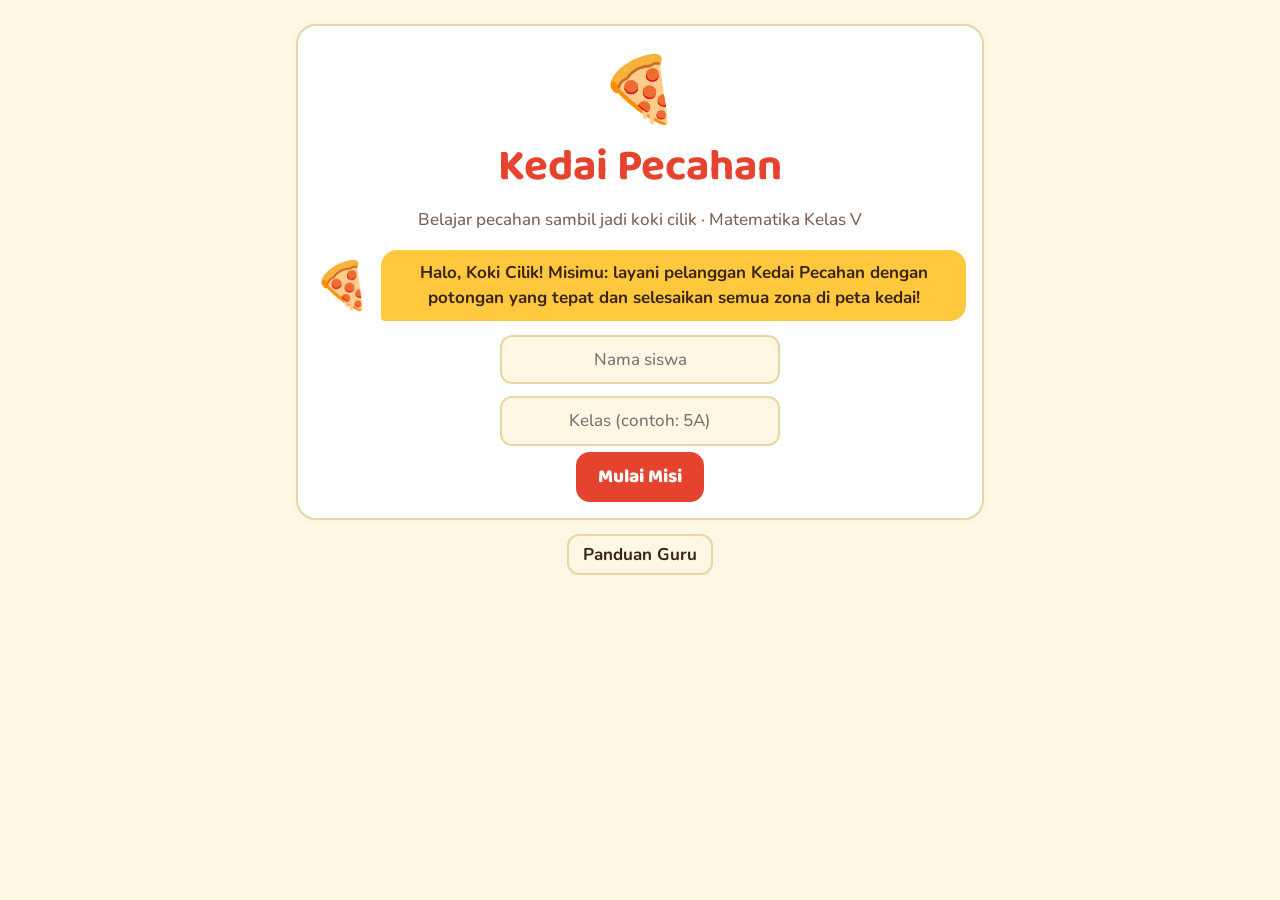
==== index.html @ 45b79dac "Add files via upload" ====
<!DOCTYPE html>
<html lang="id">
<head>
<meta charset="utf-8">
<meta name="viewport" content="width=device-width, initial-scale=1, viewport-fit=cover">
<title>Kedai Pecahan – Web Game Edukasi Matematika Kelas V</title>
<link rel="preconnect" href="https://fonts.googleapis.com">
<link href="https://fonts.googleapis.com/css2?family=Baloo+2:wght@600;800&family=Nunito:wght@500;700&display=swap" rel="stylesheet">
<link rel="stylesheet" href="style.css">
</head>
<body>
<div id="app" aria-live="polite"></div>
<noscript>Aktifkan JavaScript untuk memainkan Kedai Pecahan.</noscript>
<script src="script.js"></script>
</body>
</html>
---- style.css ----
:root{--bg:#FFF6E3;--card:#FFFFFF;--ink:#3A2418;--mut:#7B6252;--tom:#E5432D;--bas:#2E9E5B;--che:#FFC83D;--slice:#FCE7BE;--line:#EBD4A6;color-scheme:light;box-sizing:border-box;padding-top:env(safe-area-inset-top,0px);padding-bottom:env(safe-area-inset-bottom,0px)}
@media (prefers-color-scheme:dark){:root:not([data-theme="light"]){--bg:#2B1D15;--card:#3B2A20;--ink:#FFF1DA;--mut:#CDB59C;--slice:#5A4231;--line:#5E4635;color-scheme:dark}}
:root[data-theme="dark"]{--bg:#2B1D15;--card:#3B2A20;--ink:#FFF1DA;--mut:#CDB59C;--slice:#5A4231;--line:#5E4635;color-scheme:dark}
*{box-sizing:border-box}
body{margin:0;background:var(--bg);color:var(--ink);font:500 17px/1.5 Nunito,system-ui,sans-serif}
#app{max-width:720px;margin:0 auto;padding:12px 16px 40px}
h1,h2,.btn,.tile b{font-family:"Baloo 2",system-ui,sans-serif}
h1{font-size:44px;line-height:1.05;margin:6px 0;color:var(--tom)}
h2{font-size:24px;margin:22px 0 8px}
h3{font-family:"Baloo 2",system-ui,sans-serif;font-size:19px;margin:14px 0 4px}
.mut{color:var(--mut)}
header{display:flex;justify-content:space-between;align-items:center;gap:8px;padding:6px 0 10px;flex-wrap:wrap}
.card{background:var(--card);border:2px solid var(--line);border-radius:20px;padding:16px;margin:12px 0}
.c{text-align:center}
.logo{font-size:64px}
.btn{background:var(--tom);color:#fff;border:0;border-radius:14px;padding:10px 22px;font-size:19px;font-weight:800;cursor:pointer;min-height:46px}
.btn.g{background:var(--bas)}
.ghost{background:transparent;color:var(--ink);border:2px solid var(--line);border-radius:12px;padding:6px 14px;font:inherit;font-weight:700;cursor:pointer;min-height:40px}
.btn:focus-visible,.ghost:focus-visible,.tile:focus-visible,.sl:focus-visible,.mc:focus-visible,input:focus-visible{outline:3px solid var(--che);outline-offset:2px}
.btn:active{transform:translateY(2px)}
.row{display:flex;gap:10px;flex-wrap:wrap;justify-content:center;margin:14px 0}
input[type=text]{font:inherit;padding:10px 14px;border-radius:12px;border:2px solid var(--line);background:var(--bg);color:var(--ink);width:min(100%,280px);margin:6px 0;text-align:center}
input[type=range]{width:100%;accent-color:var(--tom)}
.pico{display:flex;gap:10px;align-items:center;margin:8px 0}
.pi{font-size:46px;flex:none}
.bub{background:var(--che);color:#3A2418;border-radius:16px 16px 16px 4px;padding:10px 14px;font-weight:700}
.grid{display:grid;grid-template-columns:repeat(3,1fr);gap:10px}
.tile{background:var(--card);border:2px solid var(--line);border-radius:18px;padding:12px 6px;color:var(--ink);cursor:pointer;display:flex;flex-direction:column;align-items:center;gap:2px;font:inherit}
.tile span{font-size:34px}.tile b{font-size:17px;line-height:1.15}.tile small{color:var(--mut);font-size:13px;line-height:1.2}.tile em{font-style:normal;font-size:15px;min-height:22px}
.tile.ok{border-color:var(--bas)}.tile.lock{opacity:.55}
.tile.wide{grid-column:1/-1;flex-direction:row;justify-content:center;gap:12px}
.pz{width:min(250px,70vw);display:block;margin:6px auto}
.sl{fill:var(--slice);stroke:var(--ink);stroke-width:2;cursor:pointer;transition:fill .15s}
.sl.on{fill:var(--tom)}
.static .sl{cursor:default}
.fr{display:inline-flex;flex-direction:column;align-items:center;vertical-align:middle;font-family:"Baloo 2",sans-serif;font-weight:800;line-height:1;margin:0 4px;font-size:1.15em}
.fr i{display:block;width:100%;height:3px;background:currentColor;margin:2px 0;border-radius:2px}
.nu{color:var(--tom)}.de{color:var(--bas)}
.big .fr{font-size:2.2em}
.bar{display:flex;height:34px;border:2px solid var(--ink);border-radius:8px;overflow:hidden;margin:4px 0 10px}
.bar span{flex:1;border-right:2px solid var(--ink);background:var(--slice)}.bar span:last-child{border-right:0}.bar span.f{background:var(--che)}
.bw{position:relative}.bw u{position:absolute;top:-4px;bottom:-4px;border-left:4px dashed var(--tom)}
.lab{font-weight:800;font-size:20px}
.good{color:var(--bas);font-weight:800}.bad{color:var(--tom);font-weight:800}
.mg{display:grid;grid-template-columns:repeat(4,1fr);gap:8px}
.mc{min-height:92px;border-radius:14px;border:2px solid var(--line);background:var(--bas);color:#fff;font:800 30px "Baloo 2",sans-serif;cursor:pointer;display:flex;flex-direction:column;align-items:center;justify-content:center;padding:4px}
.mc.o{background:var(--card);color:var(--ink)}.mc.m{background:var(--card);border-color:var(--bas);color:var(--ink)}
.mc .bar{width:90%;height:14px;margin:4px 0 0}
.opt{display:block;width:100%;margin:8px 0;text-align:left}
.opt.w{background:#B33A28;opacity:.8}.opt.r{background:var(--bas)}
.stars{font-size:40px;text-align:center}
.prog{height:10px;border-radius:6px;background:var(--line);overflow:hidden;margin:6px 0 12px}
.prog span{display:block;height:100%;background:var(--bas)}
.mis{background:var(--slice);border-radius:12px;padding:10px 14px;margin:8px 0}
table.t{width:100%;border-collapse:collapse;font-size:15px;margin:8px 0}
table.t th,table.t td{border:2px solid var(--line);padding:6px 8px;text-align:left;vertical-align:top}
table.t th{background:var(--slice)}
.tw{overflow-x:auto}
@media (max-width:480px){.grid{grid-template-columns:repeat(2,1fr)}h1{font-size:36px}}
@media (prefers-reduced-motion:reduce){*{transition:none!important}}
@media print{.no-print{display:none!important}body{background:#fff;color:#000}}
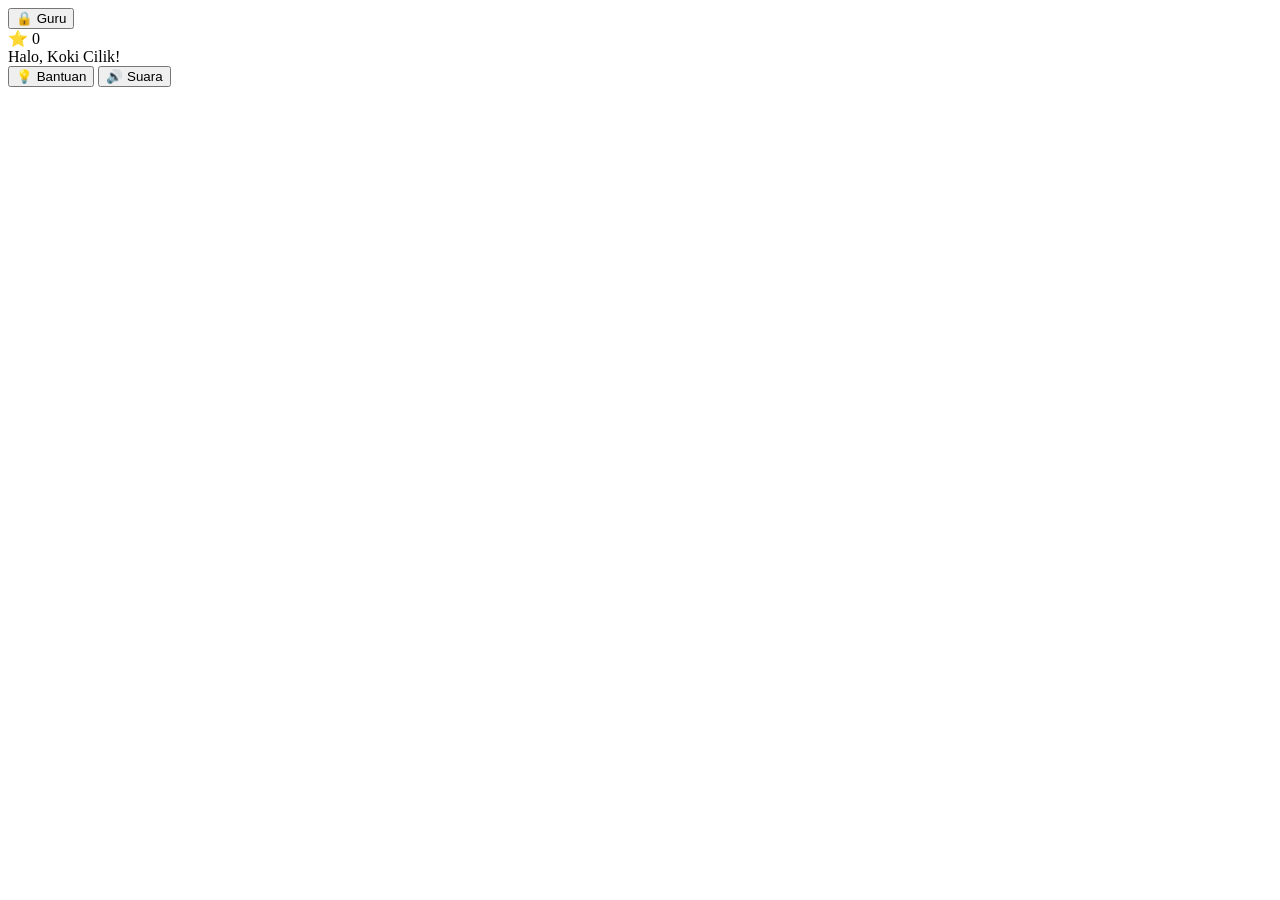
==== commit dee08a33: "Add files via upload" ====
--- a/index.html
+++ b/index.html
@@ -1,16 +1,44 @@
 <!DOCTYPE html>
 <html lang="id">
 <head>
-<meta charset="utf-8">
-<meta name="viewport" content="width=device-width, initial-scale=1, viewport-fit=cover">
-<title>Kedai Pecahan – Web Game Edukasi Matematika Kelas V</title>
+<meta charset="UTF-8">
+<meta name="viewport" content="width=device-width, initial-scale=1">
+<title>Kedai Pecahan — Belajar Pecahan sambil Menjadi Koki Cilik</title>
+<!-- Font opsional (butuh internet). Tanpa internet, otomatis memakai font bawaan perangkat. -->
 <link rel="preconnect" href="https://fonts.googleapis.com">
-<link href="https://fonts.googleapis.com/css2?family=Baloo+2:wght@600;800&family=Nunito:wght@500;700&display=swap" rel="stylesheet">
-<link rel="stylesheet" href="style.css">
+<link href="https://fonts.googleapis.com/css2?family=Baloo+2:wght@600;800&family=Nunito:wght@600;700;800&display=swap" rel="stylesheet">
+<link rel="stylesheet" href="css/style.css">
 </head>
 <body>
-<div id="app" aria-live="polite"></div>
-<noscript>Aktifkan JavaScript untuk memainkan Kedai Pecahan.</noscript>
-<script src="script.js"></script>
+<div id="app">
+  <header id="topbar">
+    <div id="sceneTitle"></div>
+    <button id="btnGuru" class="ghost" title="Panduan guru">🔒 Guru</button>
+    <div id="scoreBadge" aria-live="polite">⭐ <span id="scoreVal">0</span></div>
+  </header>
+
+  <main id="stage" aria-live="polite"></main>
+
+  <footer id="bottombar">
+    <div id="picoWrap">
+      <div id="pico"></div>
+      <div id="bubble">Halo, Koki Cilik!</div>
+    </div>
+    <div id="controls">
+      <button class="btn soft" id="btnHelp">💡 Bantuan</button>
+      <button class="btn soft snd" id="btnSnd">🔊 Suara</button>
+      <button class="btn" id="btnNext" style="display:none">Berikutnya ▶</button>
+    </div>
+  </footer>
+</div>
+<div id="modal" role="dialog" aria-modal="true"></div>
+
+<script src="js/config.js"></script>
+<script src="js/xlsx-mini.js"></script>
+<script src="js/core.js"></script>
+<script src="js/scenes.js"></script>
+<script src="js/games.js"></script>
+<script src="js/guru.js"></script>
+<script src="js/main.js"></script>
 </body>
 </html>
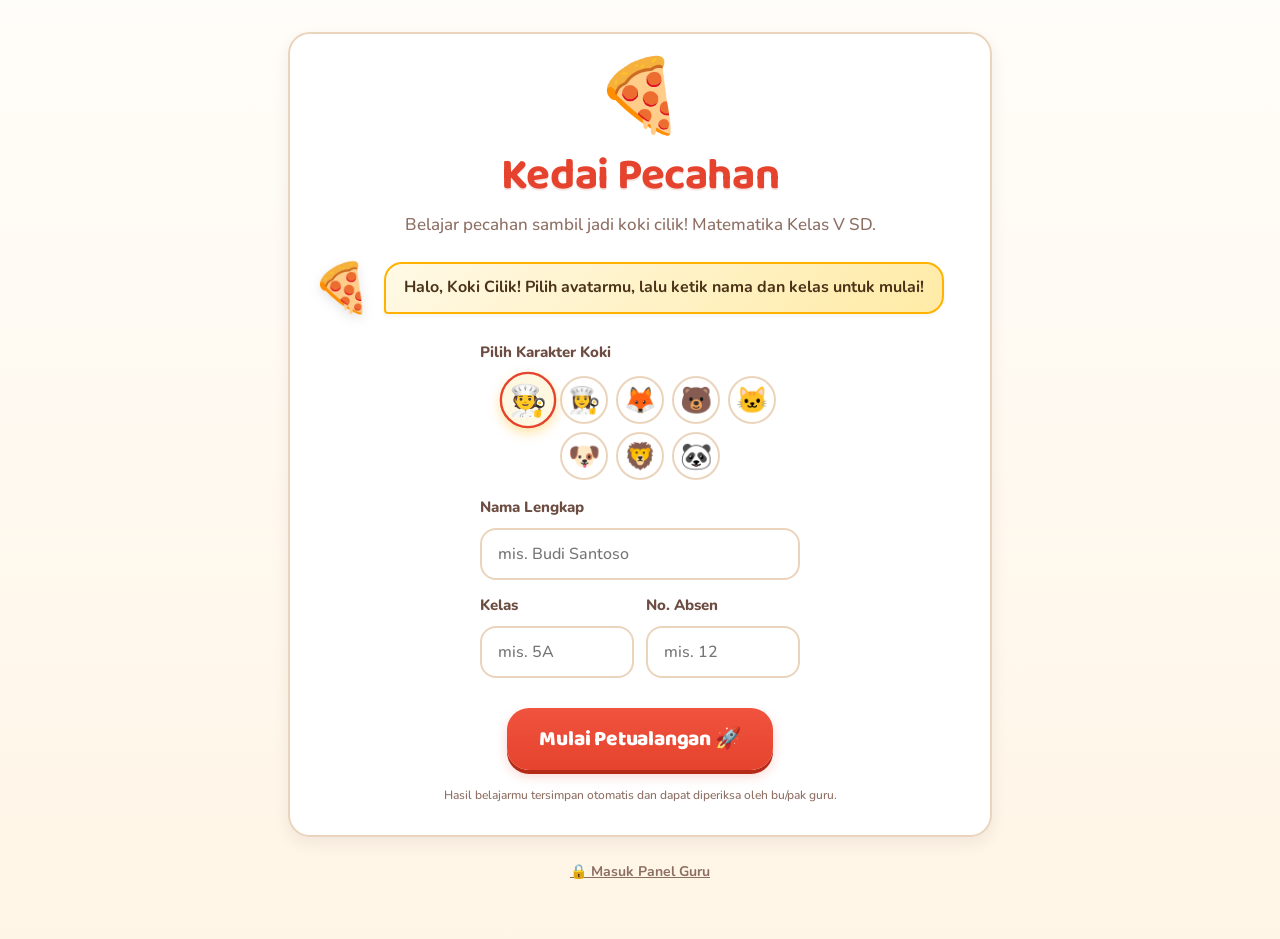
==== commit 2d492843: "Add files via upload" ====
--- a/index.html
+++ b/index.html
@@ -1,44 +1,24 @@
 <!DOCTYPE html>
 <html lang="id">
 <head>
-<meta charset="UTF-8">
-<meta name="viewport" content="width=device-width, initial-scale=1">
-<title>Kedai Pecahan — Belajar Pecahan sambil Menjadi Koki Cilik</title>
-<!-- Font opsional (butuh internet). Tanpa internet, otomatis memakai font bawaan perangkat. -->
+<meta charset="utf-8">
+<meta name="viewport" content="width=device-width, initial-scale=1, viewport-fit=cover">
+<meta name="theme-color" content="#E5432D">
+<title>Kedai Pecahan - Game Edukasi Matematika</title>
+<link rel="icon" href="data:image/svg+xml,<svg xmlns=%22http://www.w3.org/2000/svg%22 viewBox=%220 0 100 100%22><text y=%22.9em%22 font-size=%2290%22>🍕</text></svg>">
 <link rel="preconnect" href="https://fonts.googleapis.com">
-<link href="https://fonts.googleapis.com/css2?family=Baloo+2:wght@600;800&family=Nunito:wght@600;700;800&display=swap" rel="stylesheet">
-<link rel="stylesheet" href="css/style.css">
+<link rel="preconnect" href="https://fonts.gstatic.com" crossorigin>
+<link href="https://fonts.googleapis.com/css2?family=Baloo+2:wght@600;700;800&family=Nunito:wght@500;700;800&display=swap" rel="stylesheet">
+<link rel="stylesheet" href="style.css">
 </head>
 <body>
-<div id="app">
-  <header id="topbar">
-    <div id="sceneTitle"></div>
-    <button id="btnGuru" class="ghost" title="Panduan guru">🔒 Guru</button>
-    <div id="scoreBadge" aria-live="polite">⭐ <span id="scoreVal">0</span></div>
-  </header>
-
-  <main id="stage" aria-live="polite"></main>
-
-  <footer id="bottombar">
-    <div id="picoWrap">
-      <div id="pico"></div>
-      <div id="bubble">Halo, Koki Cilik!</div>
-    </div>
-    <div id="controls">
-      <button class="btn soft" id="btnHelp">💡 Bantuan</button>
-      <button class="btn soft snd" id="btnSnd">🔊 Suara</button>
-      <button class="btn" id="btnNext" style="display:none">Berikutnya ▶</button>
-    </div>
-  </footer>
-</div>
-<div id="modal" role="dialog" aria-modal="true"></div>
-
-<script src="js/config.js"></script>
-<script src="js/xlsx-mini.js"></script>
-<script src="js/core.js"></script>
-<script src="js/scenes.js"></script>
-<script src="js/games.js"></script>
-<script src="js/guru.js"></script>
-<script src="js/main.js"></script>
+<div id="app"></div>
+<noscript>Aktifkan JavaScript untuk memainkan Kedai Pecahan.</noscript>
+<script src="config.js"></script>
+<script src="data.js"></script>
+<script src="xlsx.js"></script>
+<script src="storage.js"></script>
+<script src="guru.js"></script>
+<script src="app.js"></script>
 </body>
 </html>
--- a/style.css
+++ b/style.css
@@ -0,0 +1,1215 @@
+/* =========================================================
+   Kedai Pecahan: Web Game Edukasi Pecahan (Kelas V)
+   Style Sheet - Modern, Playful, Kid-Friendly & Accessible
+   ========================================================= */
+
+:root {
+  --bg: #FFF9F0;
+  --bg-gradient: linear-gradient(180deg, #FFFDF9 0%, #FFF5E6 100%);
+  --card: #FFFFFF;
+  --card-subtle: #FFF8EE;
+  --ink: #3E2723;
+  --ink-light: #6D4C41;
+  --mut: #8D6E63;
+  --line: #EBD4BC;
+  --line-strong: #D7BFA5;
+  
+  /* Palette Tematik: Kedai Pizza & Koki */
+  --tom: #E5432D;
+  --tom-hover: #F0533E;
+  --tom-shadow: #B52B18;
+  --bas: #27AE60;
+  --bas-hover: #2ECC71;
+  --bas-shadow: #1E8449;
+  --che: #FFB300;
+  --che-light: #FFF8E1;
+  --che-shadow: #D68910;
+  --slice: #FDE8C4;
+  --slice-border: #8D5B4C;
+  --crust: #8D4925;
+  
+  /* Status Chips */
+  --gnb: #D5F5E3;
+  --gn-text: #196F3D;
+  --ylb: #FCF3CF;
+  --yl-text: #9A7D0A;
+  --rdb: #FADBD8;
+  --rd-text: #943126;
+  --gyb: #EAECEE;
+  --gy-text: #5D6D7E;
+  
+  /* Map & Tile Theme Variables */
+  --mis-bg: linear-gradient(135deg, #FFF8EE 0%, #FFF1DC 100%);
+  --tile-ok-bg: linear-gradient(180deg, #FFFFFF 0%, #F0FBF4 100%);
+  --tile-em-color: #D9531E;
+  
+  --shadow-sm: 0 2px 4px rgba(62, 39, 35, 0.05);
+  --shadow-md: 0 6px 16px rgba(62, 39, 35, 0.08);
+  --shadow-lg: 0 12px 28px rgba(62, 39, 35, 0.12);
+  --radius-sm: 10px;
+  --radius-md: 16px;
+  --radius-lg: 22px;
+  --radius-full: 9999px;
+  
+  color-scheme: light;
+  padding-top: env(safe-area-inset-top, 0px);
+  padding-bottom: env(safe-area-inset-bottom, 0px);
+}
+
+@media (prefers-color-scheme: dark) {
+  :root {
+    --bg: #221814;
+    --bg-gradient: linear-gradient(180deg, #2A1E19 0%, #1D1410 100%);
+    --card: #31231D;
+    --card-subtle: #3D2D26;
+    --ink: #FFF3E0;
+    --ink-light: #E0CFC5;
+    --mut: #BCAAA4;
+    --line: #523D34;
+    --line-strong: #6B5247;
+    --slice: #563C2E;
+    --slice-border: #FFE082;
+    --gnb: #1E4620;
+    --gn-text: #A9DFBF;
+    --ylb: #4A3B12;
+    --yl-text: #F9E79F;
+    --rdb: #4A1B16;
+    --rd-text: #F5B7B1;
+    --gyb: #373330;
+    --gy-text: #D5D8DC;
+    --che-light: #4A3816;
+    --mis-bg: linear-gradient(135deg, #3D2D26 0%, #35231B 100%);
+    --tile-ok-bg: linear-gradient(180deg, #31231D 0%, #1E3F28 100%);
+    --tile-em-color: #FFA726;
+    --shadow-md: 0 6px 18px rgba(0, 0, 0, 0.35);
+    color-scheme: dark;
+  }
+}
+
+* {
+  box-sizing: border-box;
+  -webkit-tap-highlight-color: transparent;
+}
+
+html {
+  scroll-behavior: smooth;
+  scroll-padding-top: 80px;
+}
+
+body {
+  margin: 0;
+  background: var(--bg);
+  background-image: var(--bg-gradient);
+  min-height: 100vh;
+  color: var(--ink);
+  font: 500 17px/1.55 'Nunito', system-ui, -apple-system, sans-serif;
+  text-rendering: optimizeLegibility;
+  -webkit-font-smoothing: antialiased;
+}
+
+/* ================= Container ================= */
+#app {
+  max-width: 740px;
+  margin: 0 auto;
+  padding: 16px 18px 48px;
+  min-height: 100vh;
+}
+
+#app.wide {
+  max-width: 1140px;
+}
+
+/* ================= Tipografi ================= */
+h1, h2, h3, .btn, .tile b, .stat b, .hdr-title, .brand {
+  font-family: 'Baloo 2', system-ui, sans-serif;
+  letter-spacing: -0.01em;
+}
+
+h1 {
+  font-size: clamp(32px, 6vw, 44px);
+  line-height: 1.1;
+  margin: 8px 0 12px;
+  color: var(--tom);
+  text-shadow: 0 2px 0 rgba(181, 43, 24, 0.12);
+}
+
+h2 {
+  font-size: 24px;
+  margin: 24px 0 12px;
+  color: var(--ink);
+  display: flex;
+  align-items: center;
+  gap: 8px;
+}
+
+h3 {
+  font-size: 20px;
+  margin: 16px 0 8px;
+}
+
+p {
+  margin: 8px 0;
+}
+
+.mut { color: var(--mut); }
+.sm { font-size: 14px; }
+.xs { font-size: 12px; }
+.c { text-align: center; }
+.bold { font-weight: 700; }
+
+/* ================= Header ================= */
+header {
+  display: flex;
+  justify-content: space-between;
+  align-items: center;
+  gap: 12px;
+  padding: 10px 16px;
+  margin: -6px -6px 20px -6px;
+  background: var(--card);
+  border: 2px solid var(--line);
+  border-radius: var(--radius-lg);
+  box-shadow: var(--shadow-sm);
+  position: sticky;
+  top: 10px;
+  z-index: 50;
+  -webkit-backdrop-filter: blur(8px);
+  backdrop-filter: blur(8px);
+}
+
+.brand {
+  display: flex;
+  align-items: center;
+  gap: 8px;
+  font-size: 20px;
+  font-weight: 800;
+  color: var(--tom);
+  cursor: pointer;
+  border: 0;
+  background: none;
+  padding: 0;
+  text-decoration: none;
+}
+
+.brand:hover {
+  transform: scale(1.02);
+}
+
+.hdr-user {
+  display: inline-flex;
+  align-items: center;
+  gap: 6px;
+  background: var(--che-light);
+  border: 1.5px solid var(--che);
+  color: #7D4E00;
+  padding: 4px 12px;
+  border-radius: var(--radius-full);
+  font-size: 14px;
+  font-weight: 700;
+}
+
+.hdr-right {
+  display: flex;
+  align-items: center;
+  gap: 8px;
+}
+
+.star-badge {
+  display: inline-flex;
+  align-items: center;
+  gap: 4px;
+  background: var(--che-light);
+  border: 1.5px solid var(--che);
+  color: #8C5300;
+  font-family: 'Baloo 2', sans-serif;
+  font-weight: 800;
+  font-size: 16px;
+  padding: 3px 10px;
+  border-radius: var(--radius-full);
+}
+
+@media (prefers-color-scheme: dark) {
+  .hdr-user, .star-badge {
+    color: #FFE082;
+  }
+}
+
+/* ================= Kartu (Card) ================= */
+.card {
+  background: var(--card);
+  border: 2px solid var(--line);
+  border-radius: var(--radius-lg);
+  padding: 22px;
+  margin: 16px 0;
+  box-shadow: var(--shadow-md);
+  position: relative;
+  transition: box-shadow 0.2s ease, border-color 0.2s ease;
+}
+
+.card:hover {
+  border-color: var(--line-strong);
+}
+
+.card.highlight {
+  border-color: var(--che);
+  background: linear-gradient(180deg, var(--card) 0%, var(--card-subtle) 100%);
+}
+
+.card h2 {
+  margin-top: 0;
+}
+
+.logo {
+  font-size: 72px;
+  line-height: 1;
+  margin: 4px 0 12px;
+  display: inline-block;
+  animation: floatMascot 3s ease-in-out infinite;
+}
+
+/* ================= Tombol (Buttons) ================= */
+.btn {
+  display: inline-flex;
+  align-items: center;
+  justify-content: center;
+  gap: 8px;
+  background: linear-gradient(180deg, var(--tom-hover) 0%, var(--tom) 100%);
+  color: #FFFFFF;
+  border: 0;
+  border-radius: var(--radius-md);
+  padding: 12px 24px;
+  font-size: 18px;
+  font-weight: 800;
+  cursor: pointer;
+  min-height: 48px;
+  box-shadow: 0 4px 0 var(--tom-shadow), 0 6px 12px rgba(229, 67, 45, 0.22);
+  transition: transform 0.1s ease, box-shadow 0.1s ease, filter 0.15s ease;
+  -webkit-user-select: none;
+  user-select: none;
+  text-decoration: none;
+}
+
+.btn:hover {
+  filter: brightness(1.05);
+  transform: translateY(-1px);
+  box-shadow: 0 5px 0 var(--tom-shadow), 0 8px 16px rgba(229, 67, 45, 0.28);
+}
+
+.btn:active {
+  transform: translateY(3px);
+  box-shadow: 0 1px 0 var(--tom-shadow), 0 2px 4px rgba(229, 67, 45, 0.2);
+}
+
+.btn.g {
+  background: linear-gradient(180deg, var(--bas-hover) 0%, var(--bas) 100%);
+  box-shadow: 0 4px 0 var(--bas-shadow), 0 6px 12px rgba(39, 174, 96, 0.22);
+}
+
+.btn.g:hover {
+  box-shadow: 0 5px 0 var(--bas-shadow), 0 8px 16px rgba(39, 174, 96, 0.28);
+}
+
+.btn.g:active {
+  box-shadow: 0 1px 0 var(--bas-shadow);
+}
+
+.btn.big {
+  font-size: 21px;
+  padding: 14px 32px;
+  min-height: 54px;
+  border-radius: var(--radius-lg);
+}
+
+.btn:disabled {
+  opacity: 0.55;
+  cursor: not-allowed;
+  transform: none !important;
+  box-shadow: none !important;
+}
+
+.ghost {
+  display: inline-flex;
+  align-items: center;
+  justify-content: center;
+  gap: 6px;
+  background: var(--card);
+  color: var(--ink);
+  border: 2px solid var(--line);
+  border-radius: var(--radius-md);
+  padding: 8px 18px;
+  font: inherit;
+  font-weight: 700;
+  font-size: 16px;
+  cursor: pointer;
+  min-height: 42px;
+  box-shadow: 0 2px 0 var(--line);
+  transition: all 0.15s ease;
+  -webkit-user-select: none;
+  user-select: none;
+}
+
+.ghost:hover {
+  background: var(--card-subtle);
+  border-color: var(--line-strong);
+  transform: translateY(-1px);
+}
+
+.ghost:active {
+  transform: translateY(2px);
+  box-shadow: none;
+}
+
+.ghost.sel {
+  border-color: var(--bas);
+  background: var(--gnb);
+  color: var(--gn-text);
+  font-weight: 800;
+  box-shadow: 0 2px 0 var(--bas);
+}
+
+.ghost.sm {
+  padding: 4px 12px;
+  font-size: 14px;
+  min-height: 36px;
+  border-radius: var(--radius-sm);
+}
+
+.ghost.sy {
+  padding: 2px 10px;
+  min-height: 34px;
+  font-size: 16px;
+}
+
+.lnk {
+  background: none;
+  border: 0;
+  color: var(--mut);
+  font: inherit;
+  font-size: 14px;
+  font-weight: 700;
+  text-decoration: underline;
+  cursor: pointer;
+  padding: 8px 12px;
+  border-radius: var(--radius-sm);
+  transition: color 0.15s ease;
+}
+
+.lnk:hover {
+  color: var(--tom);
+}
+
+.btn:focus-visible,
+.ghost:focus-visible,
+.tile:focus-visible,
+.sl:focus-visible,
+.mc:focus-visible,
+input:focus-visible,
+select:focus-visible,
+.lnk:focus-visible,
+.tb:focus-visible,
+.rw:focus-visible {
+  outline: 3px solid var(--che);
+  outline-offset: 2px;
+}
+
+.row {
+  display: flex;
+  gap: 12px;
+  flex-wrap: wrap;
+  justify-content: center;
+  align-items: center;
+  margin: 16px 0;
+}
+
+/* ================= Form & Input ================= */
+.form {
+  max-width: 320px;
+  margin: 16px auto;
+  text-align: left;
+}
+
+.form label {
+  display: block;
+  font-weight: 800;
+  font-size: 15px;
+  margin-bottom: 4px;
+  color: var(--ink-light);
+}
+
+input[type="text"],
+input[type="password"],
+select {
+  font: inherit;
+  font-size: 16px;
+  padding: 12px 16px;
+  border-radius: var(--radius-md);
+  border: 2px solid var(--line);
+  background: var(--card);
+  color: var(--ink);
+  width: 100%;
+  margin: 4px 0 14px;
+  transition: border-color 0.2s ease, box-shadow 0.2s ease;
+}
+
+input[type="text"]:focus,
+input[type="password"]:focus,
+select:focus {
+  border-color: var(--tom);
+  box-shadow: 0 0 0 3px rgba(229, 67, 45, 0.15);
+  outline: none;
+}
+
+.two {
+  display: grid;
+  grid-template-columns: 1fr 1fr;
+  gap: 12px;
+}
+
+input[type="range"] {
+  width: 100%;
+  height: 10px;
+  border-radius: var(--radius-full);
+  background: var(--line);
+  accent-color: var(--tom);
+  cursor: pointer;
+  margin: 12px 0;
+}
+
+/* Avatar Selector */
+.avatar-grid {
+  display: flex;
+  gap: 8px;
+  justify-content: center;
+  flex-wrap: wrap;
+  margin: 12px 0 16px;
+}
+
+.avatar-btn {
+  width: 48px;
+  height: 48px;
+  border-radius: var(--radius-full);
+  border: 2px solid var(--line);
+  background: var(--card);
+  font-size: 26px;
+  display: inline-flex;
+  align-items: center;
+  justify-content: center;
+  cursor: pointer;
+  transition: all 0.15s ease;
+}
+
+.avatar-btn:hover {
+  transform: scale(1.12);
+  border-color: var(--che);
+}
+
+.avatar-btn.sel {
+  border-color: var(--tom);
+  background: var(--che-light);
+  transform: scale(1.18);
+  box-shadow: 0 4px 10px rgba(255, 179, 0, 0.35);
+}
+
+/* ================= Pico Mascot ================= */
+.pico {
+  display: flex;
+  gap: 12px;
+  align-items: center;
+  margin: 12px 0;
+  animation: popIn 0.3s ease-out;
+}
+
+.pi {
+  font-size: 48px;
+  flex: none;
+  filter: drop-shadow(0 4px 6px rgba(0,0,0,0.1));
+}
+
+.bub {
+  background: linear-gradient(135deg, #FFF9E6 0%, #FFEBA6 100%);
+  color: #4A3319;
+  border: 2px solid var(--che);
+  border-radius: 18px 18px 18px 4px;
+  padding: 12px 18px;
+  font-weight: 700;
+  font-size: 16px;
+  line-height: 1.45;
+  box-shadow: var(--shadow-sm);
+  position: relative;
+}
+
+.bub b, .bub strong {
+  color: #7D4E00;
+}
+
+@media (prefers-color-scheme: dark) {
+  .bub {
+    background: linear-gradient(135deg, #4A3816 0%, #3B2B0C 100%);
+    color: #FFF3E0;
+    border-color: #F1C40F;
+  }
+  .bub b, .bub strong {
+    color: #FFE082;
+  }
+}
+
+/* ================= Grid & Mission Tiles ================= */
+.grid {
+  display: grid;
+  grid-template-columns: repeat(3, 1fr);
+  gap: 14px;
+  margin: 12px 0 20px;
+}
+
+.tile {
+  background: var(--card);
+  border: 2px solid var(--line);
+  border-radius: var(--radius-lg);
+  padding: 16px 12px;
+  color: var(--ink);
+  cursor: pointer;
+  display: flex;
+  flex-direction: column;
+  align-items: center;
+  text-align: center;
+  gap: 6px;
+  font: inherit;
+  box-shadow: 0 4px 0 var(--line), var(--shadow-sm);
+  transition: all 0.18s cubic-bezier(0.34, 1.56, 0.64, 1);
+  position: relative;
+  text-decoration: none;
+}
+
+.tile:hover:not(.lock) {
+  transform: translateY(-4px);
+  border-color: var(--tom);
+  box-shadow: 0 8px 0 var(--line-strong), var(--shadow-md);
+}
+
+.tile:active:not(.lock) {
+  transform: translateY(2px);
+  box-shadow: 0 2px 0 var(--line);
+}
+
+.tile span, .tile-icon {
+  font-size: 38px;
+  line-height: 1;
+  margin-bottom: 2px;
+  display: inline-block;
+  transition: transform 0.2s ease;
+}
+
+.tile:hover:not(.lock) span,
+.tile:hover:not(.lock) .tile-icon {
+  transform: scale(1.15) rotate(4deg);
+}
+
+.tile-text {
+  display: flex;
+  flex-direction: column;
+  align-items: center;
+  gap: 2px;
+  min-width: 0;
+  width: 100%;
+}
+
+.tile b {
+  font-size: 17px;
+  line-height: 1.25;
+  color: var(--ink);
+  display: block;
+}
+
+.tile small {
+  color: var(--mut);
+  font-size: 13px;
+  line-height: 1.3;
+  display: block;
+}
+
+.tile em {
+  font-style: normal;
+  font-size: 14px;
+  font-weight: 800;
+  min-height: 22px;
+  color: var(--tile-em-color, #E5432D);
+  margin-top: 4px;
+  display: block;
+}
+
+.tile.ok {
+  border-color: var(--bas);
+  background: var(--tile-ok-bg);
+  box-shadow: 0 4px 0 var(--bas), var(--shadow-sm);
+}
+
+.tile.ok b {
+  color: var(--ink);
+}
+
+.tile.ok em {
+  color: var(--bas);
+}
+
+.tile.lock {
+  opacity: 0.68;
+  cursor: not-allowed;
+  filter: grayscale(0.25);
+  background: var(--card-subtle);
+}
+
+.tile.lock b {
+  color: var(--mut);
+}
+
+.tile.lock em {
+  color: var(--mut);
+}
+
+.mis {
+  background: var(--mis-bg);
+  border-color: var(--che);
+  color: var(--ink);
+}
+
+.mis b, .mis strong {
+  color: var(--ink);
+}
+
+.mis ol {
+  margin: 10px 0 0;
+  padding-left: 22px;
+  line-height: 1.7;
+  color: var(--ink);
+}
+
+.mis li {
+  color: var(--ink);
+  margin: 3px 0;
+}
+
+/* ================= Pizza SVG & Pecahan ================= */
+.pz {
+  width: min(260px, 75vw);
+  display: block;
+  margin: 12px auto;
+  filter: drop-shadow(0 6px 12px rgba(62, 39, 35, 0.12));
+}
+
+.sl {
+  fill: var(--slice);
+  stroke: var(--crust);
+  stroke-width: 3;
+  transition: fill 0.18s ease, transform 0.18s ease;
+  transform-origin: 110px 110px;
+}
+
+.sl[role="button"] {
+  cursor: pointer;
+}
+
+.sl[role="button"]:hover {
+  fill: #FFE3AD;
+  transform: scale(1.02);
+}
+
+.sl:not([role="button"]) {
+  cursor: default;
+  pointer-events: none;
+}
+
+.sl.on {
+  fill: var(--tom);
+}
+
+/* Notasi Pecahan */
+.fr {
+  display: inline-flex;
+  flex-direction: column;
+  align-items: center;
+  vertical-align: middle;
+  font-family: 'Baloo 2', system-ui, sans-serif;
+  font-weight: 800;
+  line-height: 1;
+  margin: 0 4px;
+  font-size: 1.25em;
+}
+
+.fr i {
+  display: block;
+  width: 100%;
+  height: 3.5px;
+  background: var(--ink);
+  margin: 3px 0;
+  border-radius: 3px;
+}
+
+.nu { color: var(--tom); }
+.de { color: var(--bas); }
+
+.big .fr {
+  font-size: 2.5em;
+}
+
+/* Batang Pecahan */
+.bar {
+  display: flex;
+  height: 36px;
+  border: 2.5px solid var(--ink);
+  border-radius: 10px;
+  overflow: hidden;
+  margin: 6px 0 12px;
+  background: var(--card);
+  box-shadow: inset 0 2px 4px rgba(0,0,0,0.06);
+}
+
+.bar span {
+  flex: 1;
+  border-right: 2px dashed var(--line-strong);
+  background: var(--slice);
+  transition: background 0.2s ease;
+}
+
+.bar span:last-child {
+  border-right: 0;
+}
+
+.bar span.f {
+  background: linear-gradient(180deg, #FFCA28 0%, #FFA000 100%);
+}
+
+.bw {
+  position: relative;
+  margin: 12px 0;
+}
+
+.bw u {
+  position: absolute;
+  top: -6px;
+  bottom: -6px;
+  border-left: 4px dashed var(--tom);
+  z-index: 10;
+  pointer-events: none;
+  animation: pulseGlow 1.5s infinite;
+}
+
+.lab {
+  font-weight: 800;
+  font-size: 20px;
+  margin-bottom: 2px;
+}
+
+.plus {
+  font: 800 32px 'Baloo 2', sans-serif;
+  text-align: center;
+  line-height: 1;
+  color: var(--tom);
+  margin: 6px 0;
+}
+
+.kp {
+  margin-bottom: 12px;
+}
+
+/* ================= Game Level Elements ================= */
+/* Level 2: Memory Match */
+.mg {
+  display: grid;
+  grid-template-columns: repeat(4, 1fr);
+  gap: 10px;
+  margin: 16px 0;
+}
+
+.mc {
+  min-height: 100px;
+  border-radius: var(--radius-md);
+  border: 3px solid var(--bas-shadow);
+  background: linear-gradient(135deg, var(--bas-hover) 0%, var(--bas) 100%);
+  color: #FFFFFF;
+  font: 800 32px 'Baloo 2', sans-serif;
+  cursor: pointer;
+  display: flex;
+  flex-direction: column;
+  align-items: center;
+  justify-content: center;
+  padding: 6px;
+  box-shadow: 0 4px 0 var(--bas-shadow), var(--shadow-sm);
+  transition: all 0.2s cubic-bezier(0.34, 1.56, 0.64, 1);
+  -webkit-user-select: none;
+  user-select: none;
+}
+
+.mc:hover {
+  transform: translateY(-2px);
+  filter: brightness(1.05);
+}
+
+.mc.o {
+  background: var(--card);
+  border-color: var(--line-strong);
+  color: var(--ink);
+  box-shadow: 0 4px 0 var(--line-strong);
+  animation: popIn 0.2s ease-out;
+}
+
+.mc.m {
+  background: #E8F8EE;
+  border-color: var(--bas);
+  color: var(--ink);
+  box-shadow: 0 4px 0 var(--bas);
+  opacity: 0.95;
+}
+
+.mc .bar {
+  width: 90%;
+  height: 12px;
+  margin: 6px 0 0;
+}
+
+/* Level 3 & Kuis Options */
+.opt {
+  display: block;
+  width: 100%;
+  margin: 10px 0;
+  text-align: left;
+  font-size: 18px;
+  padding: 14px 20px;
+  border-radius: var(--radius-md);
+  background: var(--card);
+  color: var(--ink);
+  border: 2px solid var(--line);
+  box-shadow: 0 3px 0 var(--line);
+  transition: all 0.15s ease;
+}
+
+.opt:hover:not(.r):not(.w) {
+  border-color: var(--che);
+  background: var(--che-light);
+  transform: translateY(-1px);
+}
+
+.opt.w {
+  background: var(--rdb);
+  border-color: var(--tom);
+  color: var(--rd-text);
+  box-shadow: 0 3px 0 var(--tom-shadow);
+}
+
+.opt.r {
+  background: var(--gnb);
+  border-color: var(--bas);
+  color: var(--gn-text);
+  box-shadow: 0 3px 0 var(--bas-shadow);
+}
+
+.stars {
+  font-size: 44px;
+  text-align: center;
+  margin: 8px 0;
+  letter-spacing: 4px;
+  animation: popIn 0.4s cubic-bezier(0.34, 1.56, 0.64, 1);
+}
+
+.good { color: var(--bas); font-weight: 800; }
+.bad { color: var(--tom); font-weight: 800; }
+
+/* Status Chip */
+.chip {
+  display: inline-flex;
+  align-items: center;
+  border-radius: var(--radius-full);
+  padding: 2px 12px;
+  font-size: 13px;
+  font-weight: 800;
+  white-space: nowrap;
+}
+
+.chip.gn { background: var(--gnb); color: var(--gn-text); }
+.chip.yl { background: var(--ylb); color: var(--yl-text); }
+.chip.rd { background: var(--rdb); color: var(--rd-text); }
+.chip.gy { background: var(--gyb); color: var(--gy-text); }
+
+/* ================= Panel Guru ================= */
+.tabs {
+  display: flex;
+  gap: 8px;
+  flex-wrap: wrap;
+  border-bottom: 2px solid var(--line);
+  margin-bottom: 16px;
+}
+
+.tb {
+  background: none;
+  border: 0;
+  border-bottom: 4px solid transparent;
+  font: 800 17px 'Baloo 2', sans-serif;
+  color: var(--mut);
+  padding: 10px 14px;
+  cursor: pointer;
+  transition: all 0.15s ease;
+}
+
+.tb:hover {
+  color: var(--ink);
+}
+
+.tb.on {
+  color: var(--tom);
+  border-bottom-color: var(--tom);
+}
+
+.stats {
+  display: grid;
+  grid-template-columns: repeat(auto-fit, minmax(130px, 1fr));
+  gap: 12px;
+  margin: 12px 0 20px;
+}
+
+.stat {
+  background: var(--card);
+  border: 2px solid var(--line);
+  border-radius: var(--radius-md);
+  padding: 14px 10px;
+  text-align: center;
+  box-shadow: var(--shadow-sm);
+}
+
+.stat b {
+  display: block;
+  font-size: 32px;
+  line-height: 1.1;
+  color: var(--ink);
+}
+
+.stat span {
+  font-size: 13px;
+  color: var(--mut);
+  font-weight: 700;
+}
+
+.stat.gn { background: var(--gnb); border-color: #A9DFBF; }
+.stat.gn b { color: var(--gn-text); }
+.stat.yl { background: var(--ylb); border-color: #F9E79F; }
+.stat.yl b { color: var(--yl-text); }
+.stat.rd { background: var(--rdb); border-color: #F5B7B1; }
+.stat.rd b { color: var(--rd-text); }
+.stat.gy { background: var(--gyb); border-color: #D5D8DC; }
+.stat.gy b { color: var(--gy-text); }
+
+.bar2 {
+  display: flex;
+  gap: 10px;
+  flex-wrap: wrap;
+  align-items: center;
+  justify-content: flex-start;
+  margin: 14px 0;
+}
+
+.bar2 input, .bar2 select {
+  width: auto;
+  min-width: 170px;
+  margin: 0;
+  padding: 8px 12px;
+}
+
+.tw {
+  overflow-x: auto;
+  border: 2px solid var(--line);
+  border-radius: var(--radius-md);
+  background: var(--card);
+  box-shadow: var(--shadow-sm);
+  margin: 12px 0;
+}
+
+table {
+  border-collapse: collapse;
+  width: 100%;
+  font-size: 15px;
+}
+
+th, td {
+  padding: 10px 14px;
+  text-align: left;
+  border-bottom: 1px solid var(--line);
+  vertical-align: middle;
+}
+
+th {
+  background: var(--card-subtle);
+  font-family: 'Baloo 2', sans-serif;
+  font-weight: 800;
+  white-space: nowrap;
+  color: var(--ink-light);
+}
+
+.rw {
+  cursor: pointer;
+  transition: background 0.15s ease;
+}
+
+.rw:hover {
+  background: var(--card-subtle);
+}
+
+.kd {
+  min-width: 200px;
+  font-size: 14px;
+}
+
+.dt td {
+  background: var(--bg);
+  padding: 16px;
+}
+
+.dg {
+  display: grid;
+  grid-template-columns: repeat(auto-fit, minmax(200px, 1fr));
+  gap: 12px;
+  font-size: 14px;
+}
+
+code {
+  background: var(--card-subtle);
+  border: 1px solid var(--line);
+  border-radius: 6px;
+  padding: 2px 6px;
+  font-family: ui-monospace, SFMono-Regular, Consolas, monospace;
+  font-size: 0.9em;
+}
+
+code.wrap {
+  word-break: break-all;
+  display: inline-block;
+}
+
+/* ================= Keyframes & Animations ================= */
+@keyframes floatMascot {
+  0%, 100% { transform: translateY(0); }
+  50% { transform: translateY(-8px); }
+}
+
+@keyframes popIn {
+  0% { transform: scale(0.92); opacity: 0; }
+  100% { transform: scale(1); opacity: 1; }
+}
+
+@keyframes pulseGlow {
+  0%, 100% { opacity: 1; }
+  50% { opacity: 0.4; }
+}
+
+/* ================= Responsive Breakpoints ================= */
+@media (max-width: 600px) {
+  #app {
+    padding: 10px 12px 36px;
+  }
+  
+  header {
+    padding: 8px 12px;
+    margin-bottom: 14px;
+  }
+  
+  .brand {
+    font-size: 18px;
+  }
+  
+  .hdr-user {
+    display: none; /* Hemat ruang di HP */
+  }
+  
+  .grid {
+    grid-template-columns: 1fr;
+    gap: 10px;
+  }
+  
+  .tile {
+    flex-direction: row;
+    text-align: left;
+    padding: 14px 16px;
+    gap: 14px;
+    align-items: center;
+  }
+  
+  .tile span, .tile-icon {
+    font-size: 34px;
+    flex-shrink: 0;
+    margin-bottom: 0;
+  }
+  
+  .tile-text {
+    flex: 1;
+    align-items: flex-start;
+    text-align: left;
+    min-width: 0;
+  }
+
+  .tile b {
+    font-size: 16px;
+  }
+
+  .tile small {
+    font-size: 13px;
+  }
+  
+  .tile em {
+    margin-top: 0;
+    margin-left: auto;
+    flex-shrink: 0;
+    font-size: 13px;
+    text-align: right;
+  }
+  
+  .mg {
+    grid-template-columns: repeat(2, 1fr);
+  }
+  
+  .mc {
+    min-height: 84px;
+    font-size: 26px;
+  }
+  
+  h1 {
+    font-size: 34px;
+  }
+  
+  .card {
+    padding: 16px;
+    border-radius: var(--radius-md);
+  }
+  
+  .btn {
+    width: 100%;
+  }
+  
+  .row {
+    flex-direction: column;
+  }
+  
+  .row .ghost,
+  .row .btn {
+    width: 100%;
+  }
+}
+
+/* Print Optimization */
+@media print {
+  body {
+    background: #fff;
+    color: #000;
+  }
+  header, .row, button, .tabs, .bar2 {
+    display: none !important;
+  }
+  .card {
+    border: 1px solid #ccc;
+    box-shadow: none;
+    page-break-inside: avoid;
+  }
+}
+
+@media (prefers-reduced-motion: reduce) {
+  *, ::before, ::after {
+    animation-duration: 0.001ms !important;
+    animation-iteration-count: 1 !important;
+    transition-duration: 0.001ms !important;
+  }
+}
